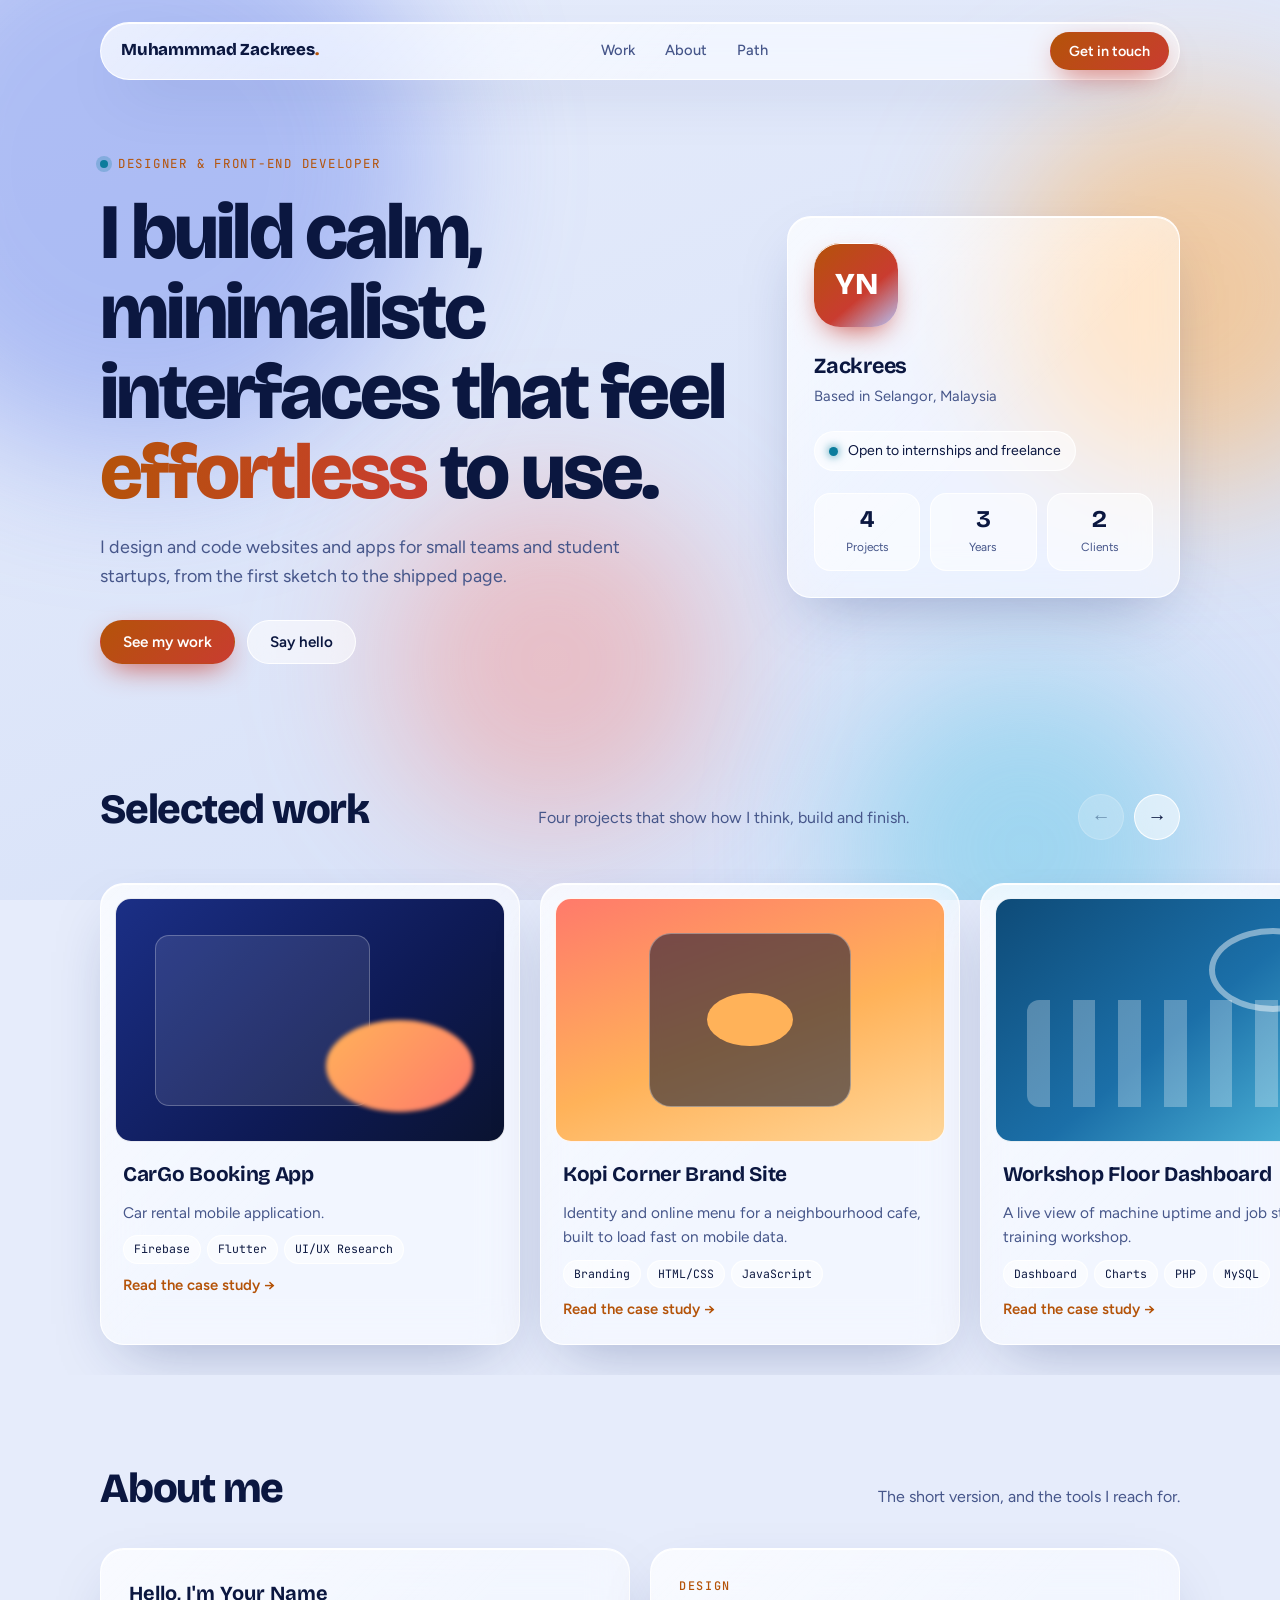
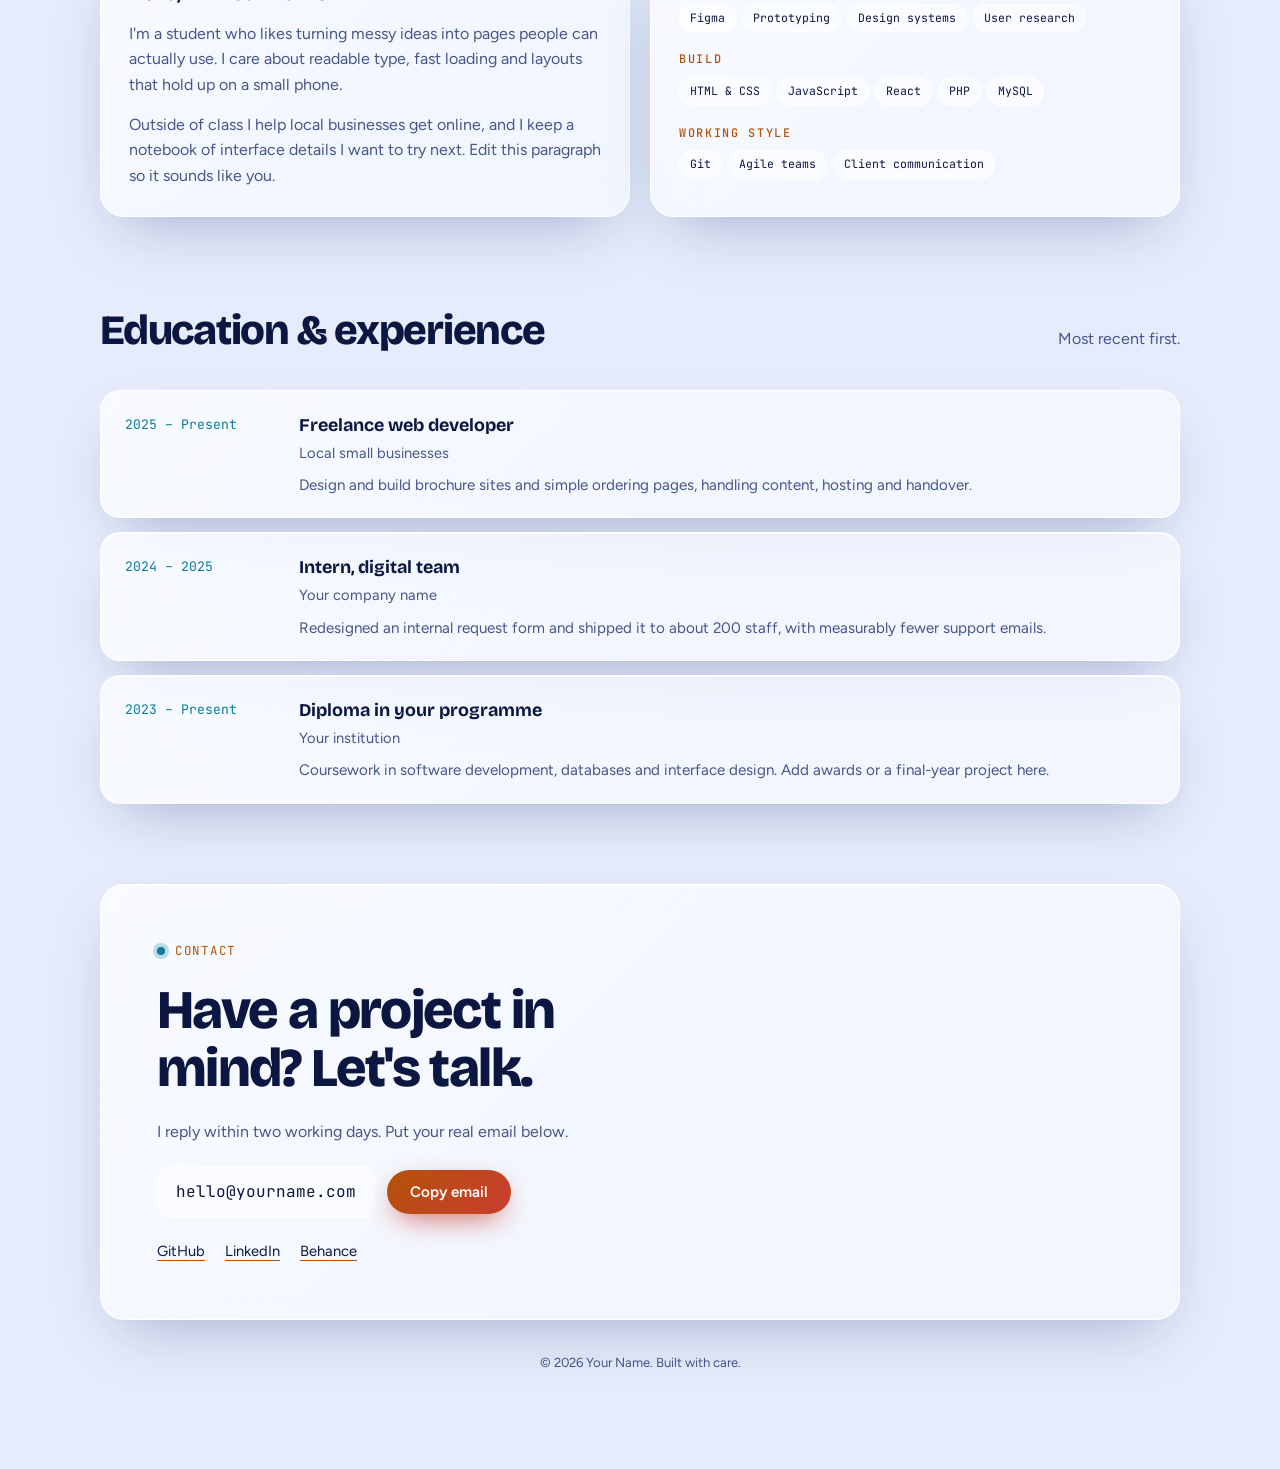
==== index (1).html @ a7301712 "Portfolio" ====
<!doctype html>
<html lang="en">

<head>
  <meta charset="utf-8">
  <meta name="viewport" content="width=device-width, initial-scale=1, viewport-fit=cover">
  <title>Muhammad Zackrees | Portfolio</title>
  <link rel="preconnect" href="https://fonts.googleapis.com">
  <link rel="preconnect" href="https://fonts.gstatic.com" crossorigin>
  <link rel="stylesheet"
    href="https://fonts.googleapis.com/css2?family=Bricolage+Grotesque:opsz,wght@12..96,500;12..96,700;12..96,800&family=Figtree:wght@400;500;600&family=JetBrains+Mono:wght@400;500&display=swap">
  <link rel="stylesheet" href="style.css">
</head>

<body>
  <div class="field" aria-hidden="true">
    <div class="orb o1"></div>
    <div class="orb o2"></div>
    <div class="orb o3"></div>
    <div class="orb o4"></div>
  </div>

  <div class="wrap">
    <div class="nav-shell">
      <nav class="nav glass" aria-label="Main">
        <a class="logo" href="#top">Muhammmad Zackrees<i>.</i></a>
        <ul>
          <li><a class="link" href="#work">Work</a></li>
          <li><a class="link" href="#about">About</a></li>
          <li><a class="link" href="#path">Path</a></li>
        </ul>
        <a class="btn btn-solid" href="#contact">Get in touch</a>
      </nav>
    </div>

    <header class="hero" id="top">
      <div>
        <span class="eyebrow">Designer &amp; front-end developer</span>
        <h1>I build calm, minimalistc interfaces that feel <em>effortless</em> to use.</h1>
        <p class="lede">I design and code websites and apps for small teams and student startups, from the first sketch
          to the shipped page. </p>
        <div class="cta">
          <a class="btn btn-solid" href="#work">See my work</a>
          <a class="btn btn-ghost" href="#contact">Say hello</a>
        </div>
      </div>
      <aside class="profile glass" aria-label="Profile summary">
        <div class="avatar" aria-hidden="true">YN</div>
        <div>
          <h2>Zackrees</h2>
          <p>Based in Selangor, Malaysia</p>
        </div>
        <span class="status">Open to internships and freelance</span>
        <div class="stats">
          <div class="stat"><b>4</b><span>Projects</span></div>
          <div class="stat"><b>3</b><span>Years</span></div>
          <div class="stat"><b>2</b><span>Clients</span></div>
        </div>
      </aside>
    </header>

    <section id="work">
      <div class="sec-head">
        <h2 class="title">Selected work</h2>
        <p>Four projects that show how I think, build and finish.</p>
        <div class="work-nav">
          <button class="arrow" id="work-prev" type="button" aria-label="Previous projects">&larr;</button>
          <button class="arrow" id="work-next" type="button" aria-label="Next projects">&rarr;</button>
        </div>
      </div>
      <div class="work-bleed">
        <div class="work" id="work-track" tabindex="0" aria-label="Project cards, scroll horizontally">
          <article class="card glass">
            <div class="cover c1" role="img" aria-label="Abstract cover for the Harbour booking app"></div>
            <div class="body">
              <h3>CarGo Booking App</h3>
              <p>Car rental mobile application.</p>
              <div class="tags"><span class="tag">Firebase</span><span class="tag">Flutter</span><span class="tag">UI/UX
                  Research</span></div>
              <a class="more" href="#contact">Read the case study →</a>
            </div>
          </article>
          <article class="card glass">
            <div class="cover c2" role="img" aria-label="Abstract cover for the Kopi Corner brand site"></div>
            <div class="body">
              <h3>Kopi Corner Brand Site</h3>
              <p>Identity and online menu for a neighbourhood cafe, built to load fast on mobile data.</p>
              <div class="tags"><span class="tag">Branding</span><span class="tag">HTML/CSS</span><span
                  class="tag">JavaScript</span></div>
              <a class="more" href="#contact">Read the case study →</a>
            </div>
          </article>
          <article class="card glass">
            <div class="cover c3" role="img" aria-label="Abstract cover for the Workshop Floor dashboard"></div>
            <div class="body">
              <h3>Workshop Floor Dashboard</h3>
              <p>A live view of machine uptime and job status for a training workshop.</p>
              <div class="tags"><span class="tag">Dashboard</span><span class="tag">Charts</span><span
                  class="tag">PHP</span><span class="tag">MySQL</span></div>
              <a class="more" href="#contact">Read the case study →</a>
            </div>
          </article>
          <article class="card glass">
            <div class="cover c4" role="img" aria-label="Abstract cover for the Campus Events app"></div>
            <div class="body">
              <h3>Campus Events Board</h3>
              <p>A student-run events listing with filters, reminders and a simple organiser view.</p>
              <div class="tags"><span class="tag">Product design</span><span class="tag">Prototype</span><span
                  class="tag">Accessibility</span></div>
              <a class="more" href="#contact">Read the case study →</a>
            </div>
          </article>
        </div>
      </div>
    </section>

    <section id="about">
      <div class="sec-head">
        <h2 class="title">About me</h2>
        <p>The short version, and the tools I reach for.</p>
      </div>
      <div class="about">
        <div class="panel glass">
          <h3>Hello, I'm Your Name</h3>
          <p>I'm a student who likes turning messy ideas into pages people can actually use. I care about readable type,
            fast loading and layouts that hold up on a small phone.</p>
          <p>Outside of class I help local businesses get online, and I keep a notebook of interface details I want to
            try next. Edit this paragraph so it sounds like you.</p>
        </div>
        <div class="panel glass">
          <div class="skill-group">
            <h4>Design</h4>
            <div class="tags"><span class="tag">Figma</span><span class="tag">Prototyping</span><span class="tag">Design
                systems</span><span class="tag">User research</span></div>
          </div>
          <div class="skill-group">
            <h4>Build</h4>
            <div class="tags"><span class="tag">HTML &amp; CSS</span><span class="tag">JavaScript</span><span
                class="tag">React</span><span class="tag">PHP</span><span class="tag">MySQL</span></div>
          </div>
          <div class="skill-group">
            <h4>Working style</h4>
            <div class="tags"><span class="tag">Git</span><span class="tag">Agile teams</span><span class="tag">Client
                communication</span></div>
          </div>
        </div>
      </div>
    </section>

    <section id="path">
      <div class="sec-head">
        <h2 class="title">Education &amp; experience</h2>
        <p>Most recent first.</p>
      </div>
      <ol class="timeline">
        <li class="row glass">
          <div class="when">2025 – Present</div>
          <div>
            <h3>Freelance web developer</h3>
            <div class="org">Local small businesses</div>
            <p>Design and build brochure sites and simple ordering pages, handling content, hosting and handover.</p>
          </div>
        </li>
        <li class="row glass">
          <div class="when">2024 – 2025</div>
          <div>
            <h3>Intern, digital team</h3>
            <div class="org">Your company name</div>
            <p>Redesigned an internal request form and shipped it to about 200 staff, with measurably fewer support
              emails.</p>
          </div>
        </li>
        <li class="row glass">
          <div class="when">2023 – Present</div>
          <div>
            <h3>Diploma in your programme</h3>
            <div class="org">Your institution</div>
            <p>Coursework in software development, databases and interface design. Add awards or a final-year project
              here.</p>
          </div>
        </li>
      </ol>
    </section>

    <section id="contact">
      <div class="contact glass">
        <span class="eyebrow">Contact</span>
        <h2>Have a project in mind? Let's talk.</h2>
        <p>I reply within two working days. Put your real email below.</p>
        <div class="mail">
          <code id="mail-text">hello@yourname.com</code>
          <button class="btn btn-solid" id="copy-btn" type="button">Copy email</button>
        </div>
        <div class="links">
          <a href="https://github.com" rel="noopener">GitHub</a>
          <a href="https://www.linkedin.com" rel="noopener">LinkedIn</a>
          <a href="https://www.behance.net" rel="noopener">Behance</a>
        </div>
      </div>
      <footer>© 2026 Your Name. Built with care.</footer>
    </section>
  </div>

  <script>
    (function () {
      var track = document.getElementById('work-track');
      var prev = document.getElementById('work-prev');
      var next = document.getElementById('work-next');
      function step() {
        var card = track.querySelector('.card');
        return card ? card.getBoundingClientRect().width + 20 : 300;
      }
      function update() {
        prev.disabled = track.scrollLeft <= 4;
        next.disabled = track.scrollLeft + track.clientWidth >= track.scrollWidth - 4;
      }
      prev.addEventListener('click', function () { track.scrollBy({ left: -step(), behavior: 'smooth' }); });
      next.addEventListener('click', function () { track.scrollBy({ left: step(), behavior: 'smooth' }); });
      track.addEventListener('scroll', update, { passive: true });
      window.addEventListener('resize', update);
      update();
    })();
    (function () {
      var btn = document.getElementById('copy-btn');
      var text = document.getElementById('mail-text');
      function flash(msg) {
        btn.textContent = msg;
        setTimeout(function () { btn.textContent = 'Copy email'; }, 1800);
      }
      btn.addEventListener('click', function () {
        var value = text.textContent;
        function fallback() {
          var range = document.createRange();
          range.selectNodeContents(text);
          var sel = window.getSelection();
          sel.removeAllRanges();
          sel.addRange(range);
          flash('Selected, press copy');
        }
        try {
          navigator.clipboard.writeText(value).then(function () { flash('Copied'); }, fallback);
        } catch (e) { fallback(); }
      });
    })();
  </script>
</body>

</html>
---- style.css ----
/* Layout: sticky glass pill nav, split hero with a profile card, then work grid, about + skills, timeline, contact. All panels are frosted glass floating over blurred navy-and-amber light orbs. */
:root {
  --bg: #0A1330;
  --bg-2: #0F1B4A;
  --fg: #EAF0FF;
  --muted: #9DABD1;
  --glass: rgba(255, 255, 255, 0.07);
  --glass-strong: rgba(255, 255, 255, 0.12);
  --glass-edge: rgba(255, 255, 255, 0.18);
  --glass-shine: rgba(255, 255, 255, 0.28);
  --accent: #FFB259;
  --accent-2: #FF7A6B;
  --accent-3: #5CC8E6;
  --on-accent: #1B1205;
  --orb-1: rgba(255, 178, 89, 0.42);
  --orb-2: rgba(255, 122, 107, 0.30);
  --orb-3: rgba(92, 200, 230, 0.30);
  --orb-4: rgba(60, 90, 220, 0.55);
  --shadow: 0 24px 60px -20px rgba(2, 6, 24, 0.7);
  --font-display: "Bricolage Grotesque", "Segoe UI", system-ui, sans-serif;
  --font-body: "Figtree", system-ui, -apple-system, "Segoe UI", sans-serif;
  --font-mono: "JetBrains Mono", ui-monospace, "SF Mono", Menlo, monospace;
  color-scheme: dark;
}

@media (prefers-color-scheme: light) {
  :root:not([data-theme="dark"]) {
    --bg: #E6ECFB;
    --bg-2: #D5E0F8;
    --fg: #0B1740;
    --muted: #46568A;
    --glass: rgba(255, 255, 255, 0.55);
    --glass-strong: rgba(255, 255, 255, 0.75);
    --glass-edge: rgba(255, 255, 255, 0.9);
    --glass-shine: rgba(255, 255, 255, 1);
    --accent: #B45309;
    --accent-2: #C93C30;
    --accent-3: #0B7C9C;
    --on-accent: #FFFFFF;
    --orb-1: rgba(255, 178, 89, 0.55);
    --orb-2: rgba(255, 122, 107, 0.35);
    --orb-3: rgba(92, 200, 230, 0.45);
    --orb-4: rgba(90, 120, 235, 0.40);
    --shadow: 0 24px 60px -24px rgba(20, 40, 110, 0.35);
    color-scheme: light;
  }
}

:root[data-theme="light"] {
  --bg: #E6ECFB;
  --bg-2: #D5E0F8;
  --fg: #0B1740;
  --muted: #46568A;
  --glass: rgba(255, 255, 255, 0.55);
  --glass-strong: rgba(255, 255, 255, 0.75);
  --glass-edge: rgba(255, 255, 255, 0.9);
  --glass-shine: rgba(255, 255, 255, 1);
  --accent: #B45309;
  --accent-2: #C93C30;
  --accent-3: #0B7C9C;
  --on-accent: #FFFFFF;
  --orb-1: rgba(255, 178, 89, 0.55);
  --orb-2: rgba(255, 122, 107, 0.35);
  --orb-3: rgba(92, 200, 230, 0.45);
  --orb-4: rgba(90, 120, 235, 0.40);
  --shadow: 0 24px 60px -24px rgba(20, 40, 110, 0.35);
  color-scheme: light;
}

* {
  box-sizing: border-box;
}

html {
  scroll-behavior: smooth;
}

body {
  background: var(--bg);
  color: var(--fg);
  font-family: var(--font-body);
  font-size: 16px;
  line-height: 1.6;
  padding-inline: 16px;
  padding-block: 0 48px;
  min-height: 100%;
  position: relative;
  overflow-x: hidden;
}

/* Background light field */
.field {
  position: fixed;
  inset: 0;
  z-index: 0;
  pointer-events: none;
  overflow: hidden;
  background: linear-gradient(160deg, var(--bg) 0%, var(--bg-2) 100%);
}

.orb {
  position: absolute;
  border-radius: 50%;
  filter: blur(70px);
}

.orb.o1 {
  width: 46vmax;
  height: 46vmax;
  left: -12vmax;
  top: -10vmax;
  background: var(--orb-4);
}

.orb.o2 {
  width: 30vmax;
  height: 30vmax;
  right: -8vmax;
  top: 8vmax;
  background: var(--orb-1);
  animation: drift 22s ease-in-out infinite alternate;
}

.orb.o3 {
  width: 26vmax;
  height: 26vmax;
  left: 30%;
  top: 55%;
  background: var(--orb-2);
  animation: drift 28s ease-in-out infinite alternate-reverse;
}

.orb.o4 {
  width: 28vmax;
  height: 28vmax;
  right: 6%;
  bottom: -10vmax;
  background: var(--orb-3);
}

@keyframes drift {
  from {
    transform: translate(0, 0);
  }

  to {
    transform: translate(4vmax, 3vmax);
  }
}

@media (prefers-reduced-motion: reduce) {
  .orb {
    animation: none !important;
  }

  html {
    scroll-behavior: auto;
  }
}

.wrap {
  position: relative;
  z-index: 1;
  max-width: 1080px;
  margin-inline: auto;
}

/* Glass surface */
.glass {
  background: linear-gradient(135deg, var(--glass-strong), var(--glass) 55%);
  border: 1px solid var(--glass-edge);
  border-radius: 24px;
  box-shadow: var(--shadow), inset 0 1px 0 var(--glass-shine);
  -webkit-backdrop-filter: blur(22px) saturate(150%);
  backdrop-filter: blur(22px) saturate(150%);
}

/* Nav */
.nav-shell {
  position: sticky;
  top: env(safe-area-inset-top, 0px);
  z-index: 10;
  padding-block: 14px;
}

.nav {
  display: flex;
  align-items: center;
  justify-content: space-between;
  gap: 12px;
  padding: 8px 10px 8px 20px;
  border-radius: 999px;
}

.logo {
  font-family: var(--font-display);
  font-weight: 800;
  font-size: 1.05rem;
  letter-spacing: -0.01em;
  color: var(--fg);
  text-decoration: none;
  white-space: nowrap;
}

.logo i {
  font-style: normal;
  color: var(--accent);
}

.nav ul {
  display: flex;
  gap: 2px;
  list-style: none;
  margin: 0;
  padding: 0;
}

.nav a.link {
  display: block;
  padding: 8px 14px;
  border-radius: 999px;
  color: var(--muted);
  text-decoration: none;
  font-size: 0.92rem;
  font-weight: 500;
  transition: background .2s, color .2s;
}

.nav a.link:hover {
  background: var(--glass-strong);
  color: var(--fg);
}

a:focus-visible,
button:focus-visible {
  outline: 2px solid var(--accent);
  outline-offset: 3px;
}

.btn {
  display: inline-flex;
  align-items: center;
  gap: 8px;
  padding: 12px 22px;
  border-radius: 999px;
  font: 600 0.95rem var(--font-body);
  text-decoration: none;
  border: 1px solid transparent;
  cursor: pointer;
  transition: transform .2s, box-shadow .2s, background .2s;
}

.btn-solid {
  background: linear-gradient(135deg, var(--accent), var(--accent-2));
  color: var(--on-accent);
  box-shadow: 0 10px 30px -10px var(--accent-2);
}

.btn-solid:hover {
  transform: translateY(-2px);
}

.btn-ghost {
  background: var(--glass);
  border-color: var(--glass-edge);
  color: var(--fg);
  -webkit-backdrop-filter: blur(12px);
  backdrop-filter: blur(12px);
}

.btn-ghost:hover {
  background: var(--glass-strong);
}

.nav .btn {
  padding: 9px 18px;
  font-size: 0.9rem;
}

/* Hero */
.hero {
  display: grid;
  grid-template-columns: minmax(0, 1.25fr) minmax(0, 0.75fr);
  gap: 32px;
  align-items: center;
  padding-block: 56px 72px;
}

.eyebrow {
  font-family: var(--font-mono);
  font-size: 0.78rem;
  letter-spacing: 0.14em;
  text-transform: uppercase;
  color: var(--accent);
  display: inline-flex;
  align-items: center;
  gap: 10px;
}

.eyebrow::before {
  content: "";
  width: 8px;
  height: 8px;
  border-radius: 50%;
  background: var(--accent-3);
  box-shadow: 0 0 0 4px color-mix(in srgb, var(--accent-3) 25%, transparent);
}

h1 {
  font-family: var(--font-display);
  font-weight: 800;
  font-size: clamp(2.5rem, 7vw, 4.9rem);
  line-height: 1.02;
  letter-spacing: -0.035em;
  margin: 18px 0 20px;
  text-wrap: balance;
}

h1 em {
  font-style: normal;
  background: linear-gradient(100deg, var(--accent), var(--accent-2));
  -webkit-background-clip: text;
  background-clip: text;
  color: transparent;
}

.lede {
  color: var(--muted);
  font-size: 1.12rem;
  max-width: 52ch;
  margin: 0 0 30px;
}

.cta {
  display: flex;
  flex-wrap: wrap;
  gap: 12px;
}

.profile {
  padding: 26px;
  display: flex;
  flex-direction: column;
  gap: 22px;
  min-width: 0;
}

.avatar {
  width: 84px;
  height: 84px;
  border-radius: 26px;
  background: linear-gradient(140deg, var(--accent), var(--accent-2) 60%, var(--orb-4));
  display: grid;
  place-items: center;
  font-family: var(--font-display);
  font-weight: 800;
  font-size: 1.9rem;
  color: var(--on-accent);
  box-shadow: inset 0 1px 0 var(--glass-shine), 0 12px 30px -12px var(--accent-2);
}

.profile h2 {
  font-family: var(--font-display);
  font-size: 1.35rem;
  margin: 0;
  letter-spacing: -0.01em;
}

.profile p {
  margin: 2px 0 0;
  color: var(--muted);
  font-size: 0.92rem;
}

.status {
  display: inline-flex;
  align-items: center;
  gap: 10px;
  font-size: 0.88rem;
  padding: 8px 14px;
  border-radius: 999px;
  background: var(--glass);
  border: 1px solid var(--glass-edge);
  width: fit-content;
}

.status::before {
  content: "";
  width: 9px;
  height: 9px;
  border-radius: 50%;
  background: var(--accent-3);
  box-shadow: 0 0 10px var(--accent-3);
}

.stats {
  display: grid;
  grid-template-columns: repeat(3, minmax(0, 1fr));
  gap: 10px;
}

.stat {
  padding: 12px 10px;
  border-radius: 16px;
  background: var(--glass);
  border: 1px solid var(--glass-edge);
  text-align: center;
}

.stat b {
  display: block;
  font-family: var(--font-display);
  font-size: 1.5rem;
  line-height: 1.1;
  font-variant-numeric: tabular-nums;
}

.stat span {
  font-size: 0.74rem;
  color: var(--muted);
}

/* Sections */
section {
  padding-block: 40px;
  scroll-margin-top: 90px;
}

.sec-head {
  display: flex;
  flex-wrap: wrap;
  align-items: baseline;
  justify-content: space-between;
  gap: 8px 24px;
  margin-bottom: 26px;
}

h2.title {
  font-family: var(--font-display);
  font-weight: 800;
  font-size: clamp(1.8rem, 4vw, 2.6rem);
  letter-spacing: -0.03em;
  margin: 0;
  text-wrap: balance;
}

.sec-head p {
  margin: 0;
  color: var(--muted);
  max-width: 44ch;
}

/* Work */
/* Full-width horizontal scroller: breaks out of the centred column to the viewport edges, first card still lines up with the page content */
.work-bleed {
  --edge: max(16px, calc((100vw - 1080px) / 2));
  width: 100vw;
  margin-left: calc(50% - 50vw);
  position: relative;
}

.work {
  display: flex;
  gap: 20px;
  overflow-x: auto;
  overscroll-behavior-x: contain;
  scroll-snap-type: x mandatory;
  scroll-padding-inline: var(--edge);
  padding: 14px var(--edge) 30px;
  scrollbar-width: thin;
  scrollbar-color: var(--glass-edge) transparent;
  -webkit-overflow-scrolling: touch;
}

.work::-webkit-scrollbar {
  height: 8px;
}

.work::-webkit-scrollbar-thumb {
  background: var(--glass-edge);
  border-radius: 999px;
}

.work::-webkit-scrollbar-track {
  background: transparent;
}

.work>.card {
  flex: 0 0 min(420px, 82vw);
  scroll-snap-align: start;
}

.work-nav {
  display: flex;
  gap: 10px;
}

.arrow {
  width: 46px;
  height: 46px;
  border-radius: 50%;
  display: grid;
  place-items: center;
  font-size: 1.2rem;
  color: var(--fg);
  background: var(--glass);
  border: 1px solid var(--glass-edge);
  -webkit-backdrop-filter: blur(12px);
  backdrop-filter: blur(12px);
  cursor: pointer;
  transition: background .2s, transform .2s, opacity .2s;
}

.arrow:hover:not(:disabled) {
  background: var(--glass-strong);
  transform: translateY(-2px);
}

.arrow:disabled {
  opacity: 0.35;
  cursor: default;
}

.card {
  padding: 14px 14px 22px;
  display: flex;
  flex-direction: column;
  gap: 16px;
  min-width: 0;
  transition: transform .25s;
}

.card:hover {
  transform: translateY(-4px);
}

.cover {
  aspect-ratio: 16 / 10;
  max-width: 100%;
  border-radius: 16px;
  position: relative;
  overflow: hidden;
  border: 1px solid var(--glass-edge);
}

.cover::before,
.cover::after {
  content: "";
  position: absolute;
}

.c1 {
  background: linear-gradient(135deg, #1B2F86, #0E1A55 60%, #0A1330);
}

.c1::before {
  width: 55%;
  height: 70%;
  left: 10%;
  top: 15%;
  border-radius: 14px;
  background: rgba(255, 255, 255, 0.1);
  border: 1px solid rgba(255, 255, 255, 0.25);
}

.c1::after {
  width: 38%;
  height: 38%;
  right: 8%;
  bottom: 12%;
  border-radius: 50%;
  background: linear-gradient(135deg, #FFB259, #FF7A6B);
  filter: blur(2px);
}

.c2 {
  background: linear-gradient(160deg, #FF7A6B, #FFB259 55%, #FFD79A);
}

.c2::before {
  inset: 14% 24% 14% 24%;
  border-radius: 22px;
  background: rgba(10, 19, 48, 0.55);
  border: 1px solid rgba(255, 255, 255, 0.35);
  backdrop-filter: blur(6px);
}

.c2::after {
  width: 22%;
  height: 22%;
  left: 39%;
  top: 39%;
  border-radius: 50%;
  background: #FFB259;
}

.c3 {
  background: linear-gradient(140deg, #0E4B78, #1B6FA8 50%, #5CC8E6);
}

.c3::before {
  left: 8%;
  right: 8%;
  bottom: 14%;
  height: 44%;
  border-radius: 12px;
  background: repeating-linear-gradient(90deg, rgba(255, 255, 255, 0.28) 0 7%, transparent 7% 14%);
}

.c3::after {
  width: 30%;
  height: 30%;
  right: 12%;
  top: 12%;
  border-radius: 50%;
  border: 6px solid rgba(255, 255, 255, 0.45);
}

.c4 {
  background: linear-gradient(135deg, #3A2A8C, #1B2F86 55%, #FF7A6B);
}

.c4::before {
  width: 60%;
  height: 60%;
  left: 20%;
  top: 20%;
  transform: rotate(14deg);
  border-radius: 22px;
  background: rgba(255, 255, 255, 0.14);
  border: 1px solid rgba(255, 255, 255, 0.35);
}

.c4::after {
  width: 24%;
  height: 24%;
  left: 14%;
  bottom: 12%;
  border-radius: 8px;
  background: #FFB259;
  transform: rotate(-12deg);
}

.c5 {
  background: linear-gradient(150deg, #0A1330, #1B2F86 60%, #5CC8E6);
}

.c5::before {
  left: 10%;
  right: 10%;
  top: 22%;
  height: 2px;
  background: rgba(255, 255, 255, 0.5);
  box-shadow: 0 28px 0 rgba(255, 255, 255, 0.3), 0 56px 0 rgba(255, 255, 255, 0.3), 0 84px 0 rgba(255, 255, 255, 0.3);
}

.c5::after {
  width: 16%;
  height: 16%;
  left: 56%;
  top: 14%;
  border-radius: 50%;
  background: #FFB259;
  box-shadow: 0 0 24px #FFB259;
}

.c6 {
  background: linear-gradient(135deg, #FFB259, #FF7A6B 50%, #3A2A8C);
}

.c6::before {
  width: 34%;
  height: 34%;
  left: 12%;
  top: 18%;
  border-radius: 50%;
  background: rgba(255, 255, 255, 0.35);
}

.c6::after {
  width: 46%;
  height: 46%;
  right: 10%;
  bottom: 14%;
  border-radius: 18px;
  background: rgba(10, 19, 48, 0.5);
  border: 1px solid rgba(255, 255, 255, 0.35);
}

.card .body {
  padding-inline: 8px;
  display: flex;
  flex-direction: column;
  gap: 10px;
}

.card h3 {
  font-family: var(--font-display);
  font-size: 1.3rem;
  margin: 0;
  letter-spacing: -0.015em;
}

.card p {
  margin: 0;
  color: var(--muted);
  font-size: 0.96rem;
}

.tags {
  display: flex;
  flex-wrap: wrap;
  gap: 6px;
}

.tag {
  font-family: var(--font-mono);
  font-size: 0.72rem;
  padding: 4px 10px;
  border-radius: 999px;
  background: var(--glass);
  border: 1px solid var(--glass-edge);
  color: var(--fg);
}

.card a.more {
  color: var(--accent);
  font-weight: 600;
  text-decoration: none;
  font-size: 0.93rem;
  width: fit-content;
}

.card a.more:hover {
  text-decoration: underline;
  text-underline-offset: 4px;
}

/* About + skills */
.about {
  display: grid;
  grid-template-columns: minmax(0, 1fr) minmax(0, 1fr);
  gap: 20px;
}

.panel {
  padding: 28px;
  min-width: 0;
}

.panel h3 {
  font-family: var(--font-display);
  font-size: 1.25rem;
  margin: 0 0 12px;
}

.panel p {
  margin: 0 0 14px;
  color: var(--muted);
}

.panel p:last-child {
  margin-bottom: 0;
}

.skill-group+.skill-group {
  margin-top: 18px;
}

.skill-group h4 {
  font-family: var(--font-mono);
  font-weight: 500;
  font-size: 0.74rem;
  letter-spacing: 0.14em;
  text-transform: uppercase;
  color: var(--accent);
  margin: 0 0 8px;
}

/* Timeline */
.timeline {
  list-style: none;
  margin: 0;
  padding: 0;
  display: grid;
  gap: 14px;
}

.row {
  display: grid;
  grid-template-columns: 150px minmax(0, 1fr);
  gap: 8px 24px;
  padding: 20px 24px;
  border-radius: 20px;
}

.when {
  font-family: var(--font-mono);
  font-size: 0.82rem;
  color: var(--accent-3);
  padding-top: 3px;
}

.row h3 {
  margin: 0;
  font-family: var(--font-display);
  font-size: 1.12rem;
}

.row .org {
  color: var(--muted);
  font-size: 0.92rem;
  margin: 2px 0 8px;
}

.row p {
  margin: 0;
  color: var(--muted);
  font-size: 0.95rem;
}

/* Contact */
.contact {
  padding: clamp(28px, 5vw, 56px);
  text-align: left;
  display: grid;
  gap: 22px;
}

.contact h2 {
  font-family: var(--font-display);
  font-weight: 800;
  font-size: clamp(2rem, 5vw, 3.4rem);
  line-height: 1.05;
  letter-spacing: -0.03em;
  margin: 0;
  max-width: 18ch;
  text-wrap: balance;
}

.contact p {
  margin: 0;
  color: var(--muted);
  max-width: 50ch;
}

.mail {
  display: flex;
  flex-wrap: wrap;
  align-items: center;
  gap: 12px;
}

.mail code {
  font-family: var(--font-mono);
  font-size: 1rem;
  padding: 12px 18px;
  border-radius: 14px;
  background: var(--glass);
  border: 1px solid var(--glass-edge);
  overflow-wrap: anywhere;
  user-select: all;
}

.links {
  display: flex;
  flex-wrap: wrap;
  gap: 8px 20px;
  font-size: 0.92rem;
}

.links a {
  color: var(--fg);
  text-decoration: underline;
  text-decoration-color: var(--accent);
  text-underline-offset: 4px;
}

footer {
  text-align: center;
  color: var(--muted);
  font-size: 0.82rem;
  padding-top: 32px;
}

@media (max-width: 860px) {
  .hero {
    grid-template-columns: minmax(0, 1fr);
    padding-block: 32px 48px;
  }

  .about {
    grid-template-columns: minmax(0, 1fr);
  }
}

@media (max-width: 640px) {
  .nav ul {
    display: none;
  }

  .row {
    grid-template-columns: minmax(0, 1fr);
    padding: 18px;
  }

  .panel {
    padding: 22px;
  }
}
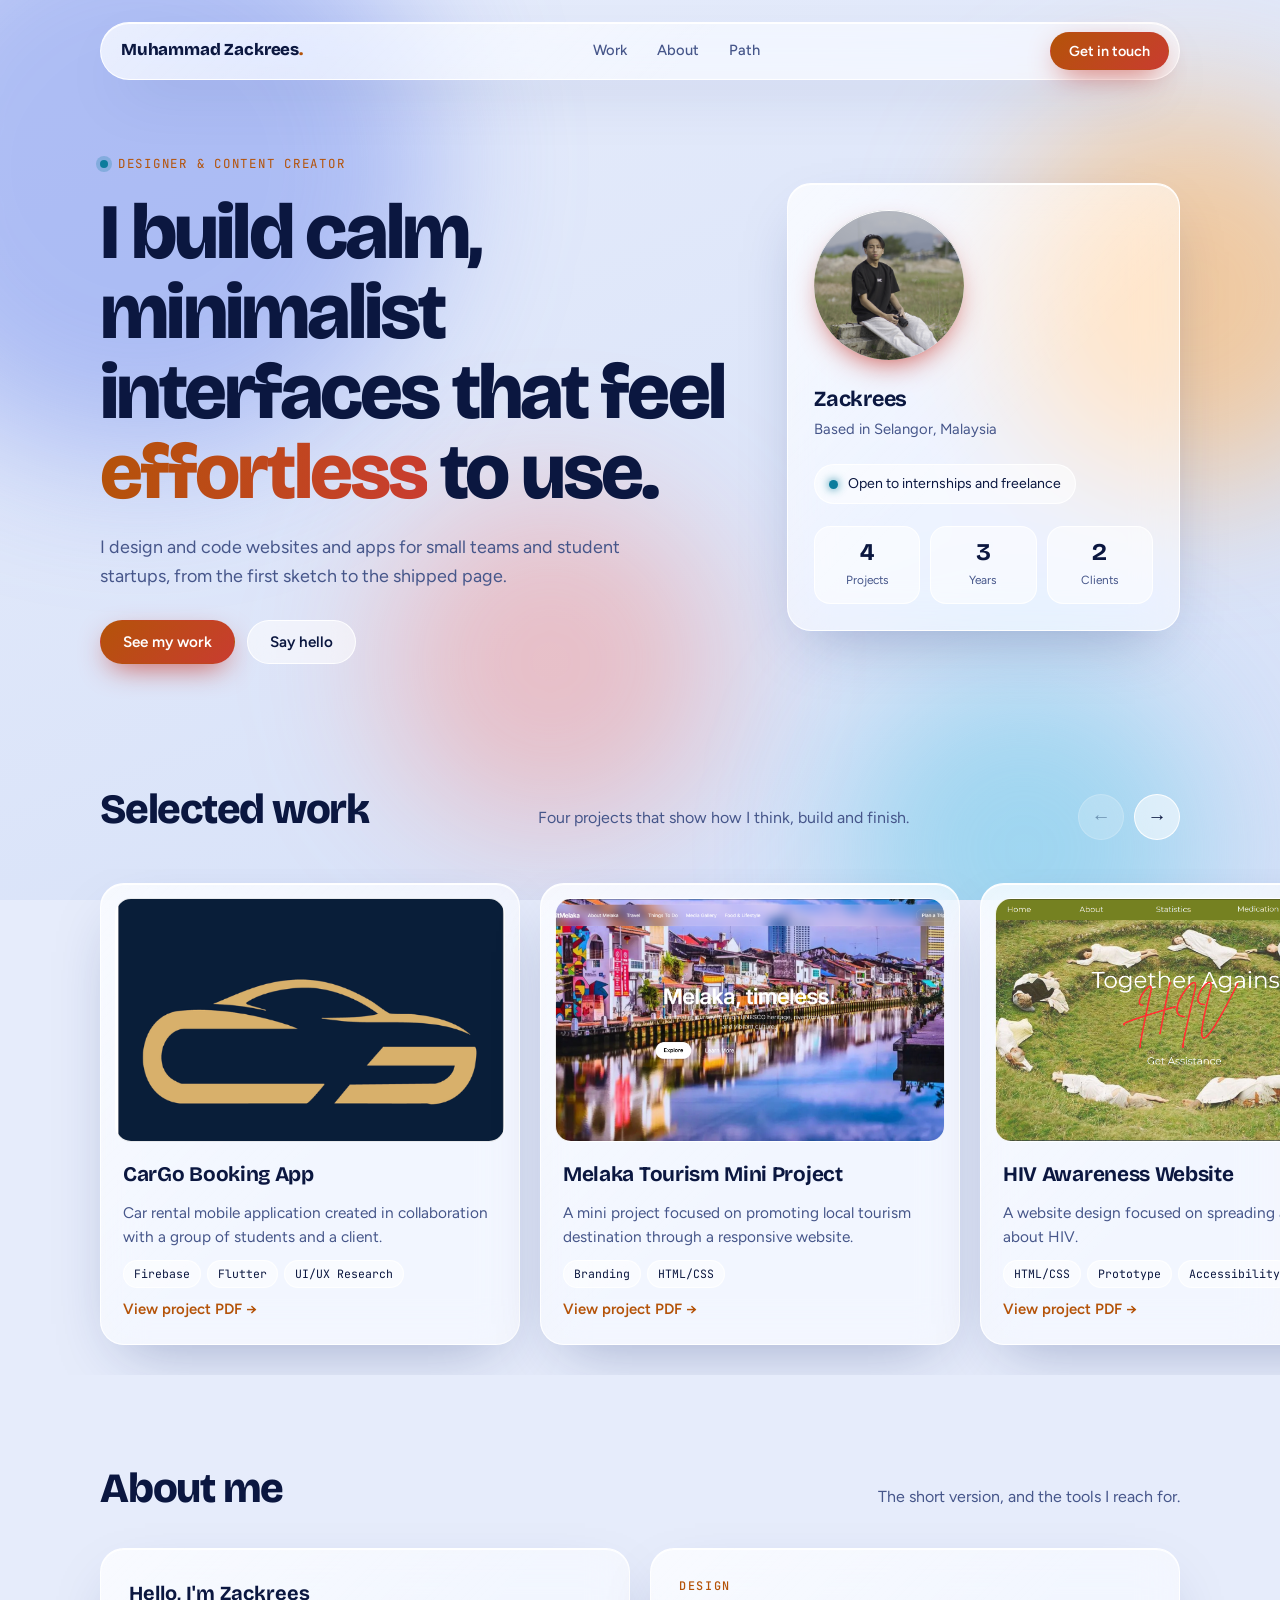
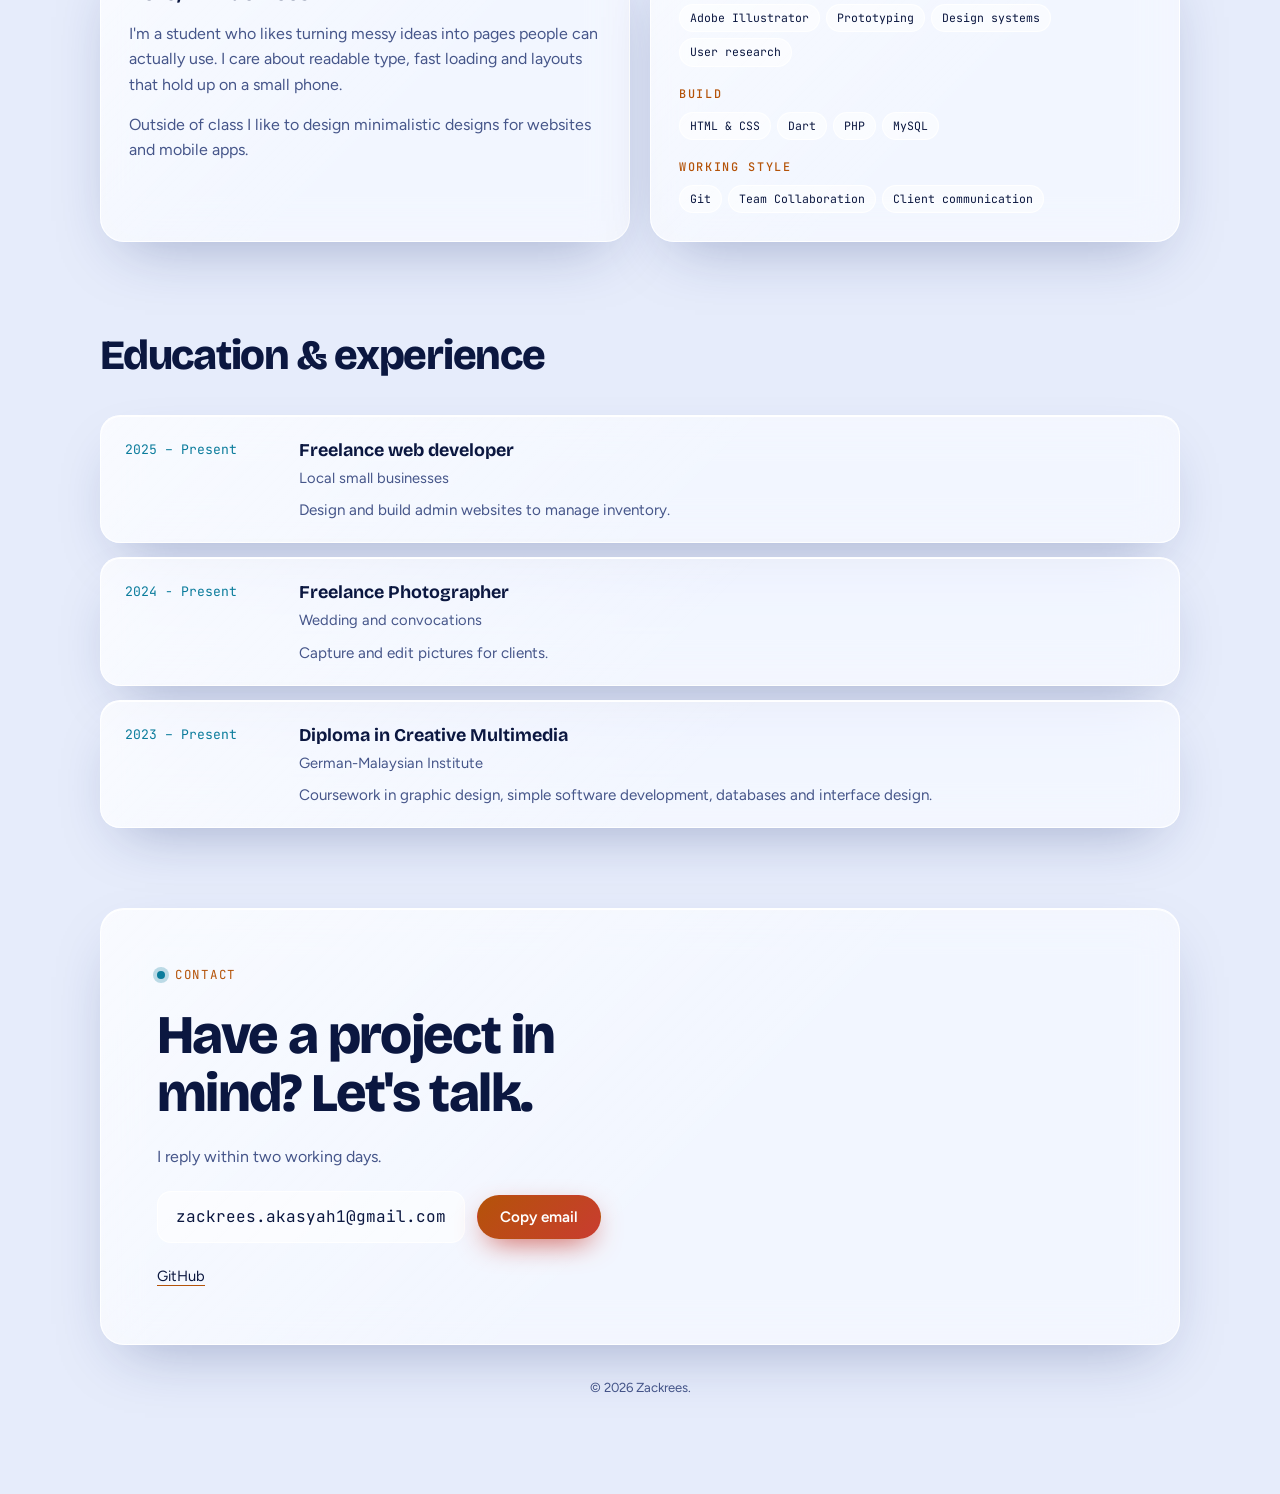
==== commit 0c8da47f: "added avatar and project pictures" ====
--- a/index (1).html
+++ b/index (1).html
@@ -23,7 +23,7 @@
   <div class="wrap">
     <div class="nav-shell">
       <nav class="nav glass" aria-label="Main">
-        <a class="logo" href="#top">Muhammmad Zackrees<i>.</i></a>
+        <a class="logo" href="#top">Muhammad Zackrees<i>.</i></a>
         <ul>
           <li><a class="link" href="#work">Work</a></li>
           <li><a class="link" href="#about">About</a></li>
@@ -35,8 +35,8 @@
 
     <header class="hero" id="top">
       <div>
-        <span class="eyebrow">Designer &amp; front-end developer</span>
-        <h1>I build calm, minimalistc interfaces that feel <em>effortless</em> to use.</h1>
+        <span class="eyebrow">Designer &amp; Content Creator</span>
+        <h1>I build calm, minimalist interfaces that feel <em>effortless</em> to use.</h1>
         <p class="lede">I design and code websites and apps for small teams and student startups, from the first sketch
           to the shipped page. </p>
         <div class="cta">
@@ -45,7 +45,7 @@
         </div>
       </div>
       <aside class="profile glass" aria-label="Profile summary">
-        <div class="avatar" aria-hidden="true">YN</div>
+        <div class="avatar" aria-hidden="true"></div>
         <div>
           <h2>Zackrees</h2>
           <p>Based in Selangor, Malaysia</p>
@@ -74,40 +74,38 @@
             <div class="cover c1" role="img" aria-label="Abstract cover for the Harbour booking app"></div>
             <div class="body">
               <h3>CarGo Booking App</h3>
-              <p>Car rental mobile application.</p>
+              <p>Car rental mobile application created in collaboration with a group of students and a client.</p>
               <div class="tags"><span class="tag">Firebase</span><span class="tag">Flutter</span><span class="tag">UI/UX
                   Research</span></div>
-              <a class="more" href="#contact">Read the case study →</a>
+              <a class="more" href="cargo.pdf" target="_blank" rel="noopener">View project PDF →</a>
             </div>
           </article>
           <article class="card glass">
             <div class="cover c2" role="img" aria-label="Abstract cover for the Kopi Corner brand site"></div>
             <div class="body">
-              <h3>Kopi Corner Brand Site</h3>
-              <p>Identity and online menu for a neighbourhood cafe, built to load fast on mobile data.</p>
-              <div class="tags"><span class="tag">Branding</span><span class="tag">HTML/CSS</span><span
-                  class="tag">JavaScript</span></div>
-              <a class="more" href="#contact">Read the case study →</a>
-            </div>
-          </article>
-          <article class="card glass">
-            <div class="cover c3" role="img" aria-label="Abstract cover for the Workshop Floor dashboard"></div>
-            <div class="body">
-              <h3>Workshop Floor Dashboard</h3>
-              <p>A live view of machine uptime and job status for a training workshop.</p>
-              <div class="tags"><span class="tag">Dashboard</span><span class="tag">Charts</span><span
-                  class="tag">PHP</span><span class="tag">MySQL</span></div>
-              <a class="more" href="#contact">Read the case study →</a>
-            </div>
-          </article>
-          <article class="card glass">
-            <div class="cover c4" role="img" aria-label="Abstract cover for the Campus Events app"></div>
-            <div class="body">
-              <h3>Campus Events Board</h3>
-              <p>A student-run events listing with filters, reminders and a simple organiser view.</p>
-              <div class="tags"><span class="tag">Product design</span><span class="tag">Prototype</span><span
+              <h3>Melaka Tourism Mini Project</h3>
+              <p>A mini project focused on promoting local tourism destination through a responsive website.</p>
+              <div class="tags"><span class="tag">Branding</span><span class="tag">HTML/CSS</span></div>
+              <a class="more" href="melaka.pdf" target="_blank" rel="noopener">View project PDF →</a>
+            </div>
+          </article>
+          <article class="card glass">
+            <div class="cover c3" role="img" aria-label="Abstract cover for the Campus Events app"></div>
+            <div class="body">
+              <h3>HIV Awareness Website</h3>
+              <p>A website design focused on spreading awareness about HIV.</p>
+              <div class="tags"><span class="tag">HTML/CSS</span><span class="tag">Prototype</span><span
                   class="tag">Accessibility</span></div>
-              <a class="more" href="#contact">Read the case study →</a>
+              <a class="more" href="hiv.pdf" target="_blank" rel="noopener">View project PDF →</a>
+            </div>
+          </article>
+          <article class="card glass">
+            <div class="cover c4" role="img" aria-label="Abstract cover for the Kopi Corner brand site"></div>
+            <div class="body">
+              <h3>Kopi brand graphics</h3>
+              <p>Visual identity and marketing materials for a coffee shop.</p>
+              <div class="tags"><span class="tag">Branding</span><span class="tag">Illustration</span><span class="tag">Graphic Design</span></div>
+              <a class="more" href="kopi.pdf" target="_blank" rel="noopener">View project PDF →</a>
             </div>
           </article>
         </div>
@@ -121,26 +119,25 @@
       </div>
       <div class="about">
         <div class="panel glass">
-          <h3>Hello, I'm Your Name</h3>
+          <h3>Hello, I'm Zackrees</h3>
           <p>I'm a student who likes turning messy ideas into pages people can actually use. I care about readable type,
             fast loading and layouts that hold up on a small phone.</p>
-          <p>Outside of class I help local businesses get online, and I keep a notebook of interface details I want to
-            try next. Edit this paragraph so it sounds like you.</p>
+          <p>Outside of class I like to design minimalistic designs for websites and mobile apps.</p>
         </div>
         <div class="panel glass">
           <div class="skill-group">
             <h4>Design</h4>
-            <div class="tags"><span class="tag">Figma</span><span class="tag">Prototyping</span><span class="tag">Design
+            <div class="tags"><span class="tag">Adobe Illustrator</span><span class="tag">Prototyping</span><span class="tag">Design
                 systems</span><span class="tag">User research</span></div>
           </div>
           <div class="skill-group">
             <h4>Build</h4>
-            <div class="tags"><span class="tag">HTML &amp; CSS</span><span class="tag">JavaScript</span><span
-                class="tag">React</span><span class="tag">PHP</span><span class="tag">MySQL</span></div>
+            <div class="tags"><span class="tag">HTML &amp; CSS</span><span class="tag">Dart</span>
+                <span class="tag">PHP</span><span class="tag">MySQL</span></div>
           </div>
           <div class="skill-group">
             <h4>Working style</h4>
-            <div class="tags"><span class="tag">Git</span><span class="tag">Agile teams</span><span class="tag">Client
+            <div class="tags"><span class="tag">Git</span><span class="tag">Team Collaboration</span><span class="tag">Client
                 communication</span></div>
           </div>
         </div>
@@ -150,7 +147,6 @@
     <section id="path">
       <div class="sec-head">
         <h2 class="title">Education &amp; experience</h2>
-        <p>Most recent first.</p>
       </div>
       <ol class="timeline">
         <li class="row glass">
@@ -158,25 +154,23 @@
           <div>
             <h3>Freelance web developer</h3>
             <div class="org">Local small businesses</div>
-            <p>Design and build brochure sites and simple ordering pages, handling content, hosting and handover.</p>
+            <p>Design and build admin websites to manage inventory.</p>
           </div>
         </li>
         <li class="row glass">
-          <div class="when">2024 – 2025</div>
+          <div class="when"> 2024 - Present</div>
           <div>
-            <h3>Intern, digital team</h3>
-            <div class="org">Your company name</div>
-            <p>Redesigned an internal request form and shipped it to about 200 staff, with measurably fewer support
-              emails.</p>
+          <h3>Freelance Photographer</h3>
+          <div class="org">Wedding and convocations</div>
+          <p>Capture and edit pictures for clients.</p>
           </div>
         </li>
         <li class="row glass">
           <div class="when">2023 – Present</div>
           <div>
-            <h3>Diploma in your programme</h3>
-            <div class="org">Your institution</div>
-            <p>Coursework in software development, databases and interface design. Add awards or a final-year project
-              here.</p>
+            <h3>Diploma in Creative Multimedia</h3>
+            <div class="org">German-Malaysian Institute </div>
+            <p>Coursework in graphic design, simple software development, databases and interface design. </p>
           </div>
         </li>
       </ol>
@@ -186,18 +180,16 @@
       <div class="contact glass">
         <span class="eyebrow">Contact</span>
         <h2>Have a project in mind? Let's talk.</h2>
-        <p>I reply within two working days. Put your real email below.</p>
+        <p>I reply within two working days.</p>
         <div class="mail">
-          <code id="mail-text">hello@yourname.com</code>
+          <code id="mail-text">zackrees.akasyah1@gmail.com</code>
           <button class="btn btn-solid" id="copy-btn" type="button">Copy email</button>
         </div>
         <div class="links">
-          <a href="https://github.com" rel="noopener">GitHub</a>
-          <a href="https://www.linkedin.com" rel="noopener">LinkedIn</a>
-          <a href="https://www.behance.net" rel="noopener">Behance</a>
-        </div>
-      </div>
-      <footer>© 2026 Your Name. Built with care.</footer>
+          <a href="https://github.com/MarioStolen" rel="noopener">GitHub</a>
+        </div>
+      </div>
+      <footer>© 2026 Zackrees.</footer>
     </section>
   </div>
 
--- a/style.css
+++ b/style.css
@@ -346,10 +346,10 @@
 }
 
 .avatar {
-  width: 84px;
-  height: 84px;
-  border-radius: 26px;
-  background: linear-gradient(140deg, var(--accent), var(--accent-2) 60%, var(--orb-4));
+  width: 150px;
+  height: 150px;
+  border-radius: 50%;
+  background: url("images/avatar.png") center/cover no-repeat;
   display: grid;
   place-items: center;
   font-family: var(--font-display);
@@ -550,96 +550,25 @@
 }
 
 .c1 {
-  background: linear-gradient(135deg, #1B2F86, #0E1A55 60%, #0A1330);
-}
-
-.c1::before {
-  width: 55%;
-  height: 70%;
-  left: 10%;
-  top: 15%;
-  border-radius: 14px;
-  background: rgba(255, 255, 255, 0.1);
-  border: 1px solid rgba(255, 255, 255, 0.25);
-}
-
-.c1::after {
-  width: 38%;
-  height: 38%;
-  right: 8%;
-  bottom: 12%;
-  border-radius: 50%;
-  background: linear-gradient(135deg, #FFB259, #FF7A6B);
-  filter: blur(2px);
-}
+  background: url("images/cargologo.png") center/cover no-repeat;
+}
+
+
 
 .c2 {
-  background: linear-gradient(160deg, #FF7A6B, #FFB259 55%, #FFD79A);
-}
-
-.c2::before {
-  inset: 14% 24% 14% 24%;
-  border-radius: 22px;
-  background: rgba(10, 19, 48, 0.55);
-  border: 1px solid rgba(255, 255, 255, 0.35);
-  backdrop-filter: blur(6px);
-}
-
-.c2::after {
-  width: 22%;
-  height: 22%;
-  left: 39%;
-  top: 39%;
-  border-radius: 50%;
-  background: #FFB259;
-}
+  background: url("images/melaka.png") center/cover no-repeat;
+}
+
 
 .c3 {
-  background: linear-gradient(140deg, #0E4B78, #1B6FA8 50%, #5CC8E6);
-}
-
-.c3::before {
-  left: 8%;
-  right: 8%;
-  bottom: 14%;
-  height: 44%;
-  border-radius: 12px;
-  background: repeating-linear-gradient(90deg, rgba(255, 255, 255, 0.28) 0 7%, transparent 7% 14%);
-}
-
-.c3::after {
-  width: 30%;
-  height: 30%;
-  right: 12%;
-  top: 12%;
-  border-radius: 50%;
-  border: 6px solid rgba(255, 255, 255, 0.45);
-}
+  background: url("images/hiv.png") center/cover no-repeat;
+}
+
 
 .c4 {
-  background: linear-gradient(135deg, #3A2A8C, #1B2F86 55%, #FF7A6B);
-}
-
-.c4::before {
-  width: 60%;
-  height: 60%;
-  left: 20%;
-  top: 20%;
-  transform: rotate(14deg);
-  border-radius: 22px;
-  background: rgba(255, 255, 255, 0.14);
-  border: 1px solid rgba(255, 255, 255, 0.35);
-}
-
-.c4::after {
-  width: 24%;
-  height: 24%;
-  left: 14%;
-  bottom: 12%;
-  border-radius: 8px;
-  background: #FFB259;
-  transform: rotate(-12deg);
-}
+  background: url("images/logokopi.png") center/50% no-repeat;
+}
+
 
 .c5 {
   background: linear-gradient(150deg, #0A1330, #1B2F86 60%, #5CC8E6);
